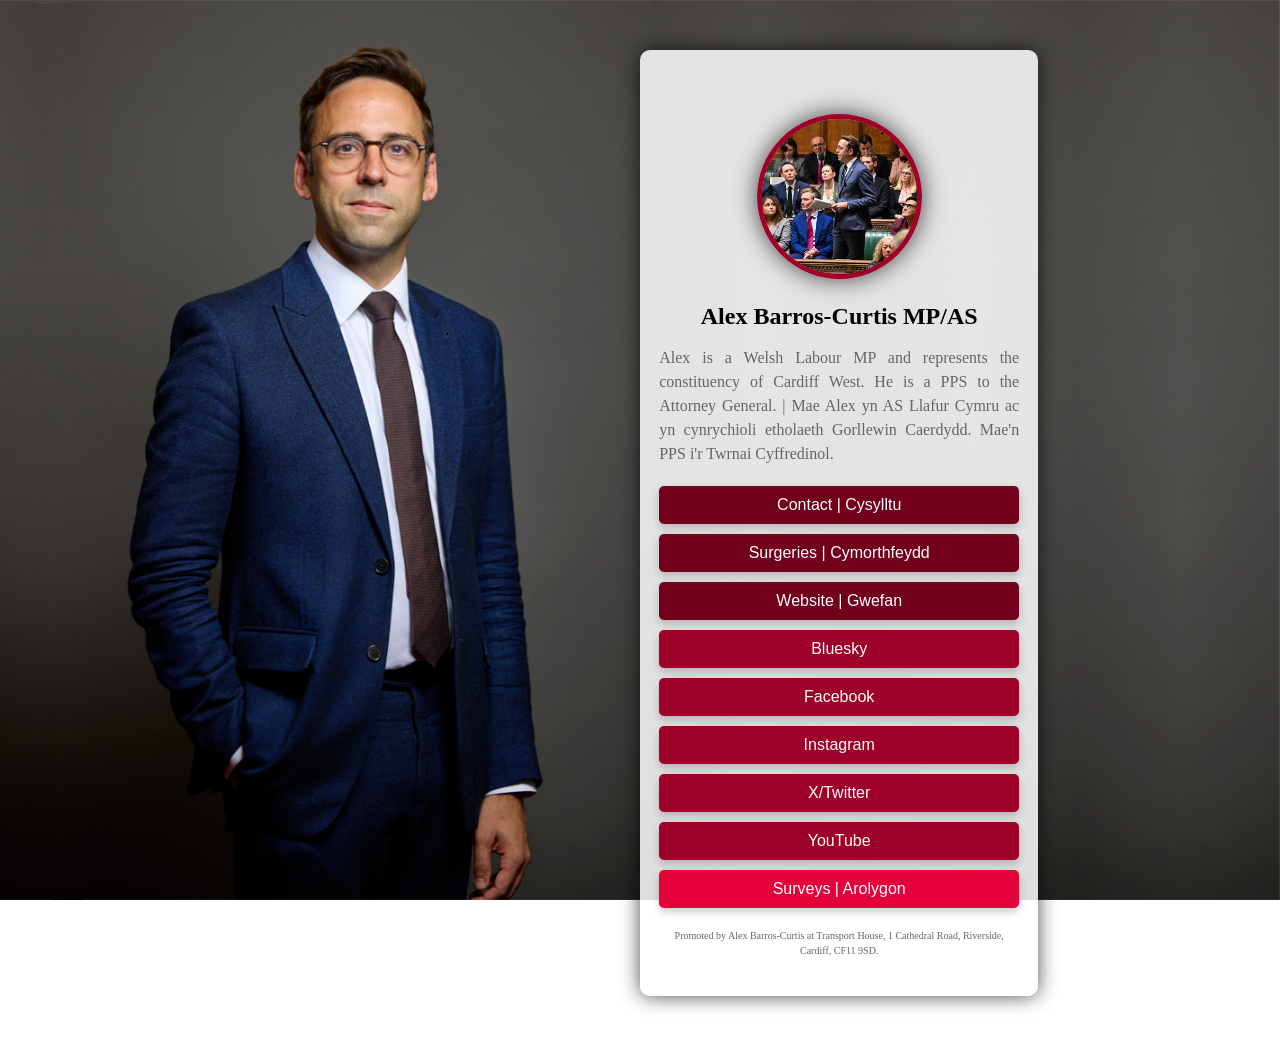
==== index.html @ 5ced08b4 "Update index.html" ====
<!DOCTYPE html>
<html lang="en">
<head>
    <meta charset="UTF-8">
    <meta name="viewport" content="width=device-width, initial-scale=1.0">
    <title>Alex Barros-Curtis MP: My Links</title>
    <link rel="stylesheet" href="styles.css">


</head>
<body>
<div class="bg"></div>
<div class=wrapper>
    <div class="left"></div>
    <div class="right">

     <div class="container">
        <div class="profile">
            <a href="index.html">
                <img src="profile2.png" alt="Profile picture of Alex Barros-Curtis" class="profile-pic">
            </a>
            <h1>Alex Barros-Curtis MP/AS</h1>
            <p id="bio">Alex is a Welsh Labour MP and represents the constituency of Cardiff West. He is a PPS to the Attorney General. | Mae Alex yn AS Llafur Cymru ac yn cynrychioli etholaeth Gorllewin Caerdydd. Mae'n PPS i'r Twrnai Cyffredinol.</p>
        </div>
        <div class="links">
            <a href="#contact" class="red">Contact | Cysylltu</a>
            <div id="contact" class="hidden">

<p><span class="titles">Call | Ffoniwch</span><br>
Cardiff | Caerdydd: <a href="tel:+4429 2297 3518" id="parlink">029 2297 3518</a><br>
Westminster | San Steffan: <a href="tel:+44207 219 6387" id="parlink">0207 219 6387</a></p>


<p><span class="titles">E-mail | E-bost</span><br>
<a href="mailto:alex.barroscurtis.mp@parliament.uk" id="parlink">alex.barroscurtis.mp@parliament.uk</a></p>

<p><span class="titles">Write | Ysgrifennu</span><br>
Transport House<br>
1 Cathedral Road<br>
Cardiff<br>
CF11 9SD</p>
<br>
<div class="close"><p><a href="index.html">Close | Cau</a></p></div>
            </div>

            <a href="#surgeries" class="red">Surgeries | Cymorthfeydd</a>
            <div id="surgeries" class="hidden">

<p id="surgery">Surgeries take place twice a month in venues across the constituency. They are held on an appointment basis and to attend you will need to book an appointment by  contacting my constituency office.</p>
<p id="surgery">Mae fy nghymorthfeydd yn cael ei chynnal dwywaith y mis mewn lleoliadau ar draws yr etholaeth. Maen nhw yn cael eu cynnal drwy apwyntiad yn unig ac i fynychu bydd rhaid archebu apwyntiad drwy gysylltu Gyda fy swyddfa.</p>
                <p><a href="https://www.alexbarros-curtis.com/2024/07/mps-constituency-advice-surgeries.html" target="_blank" id="parlink"><center>More Information | Mwy o Wybodaeth</center></a></p>
                <br>
<p class="close"><a href="index.html">Close | Cau</a></p>
            </div>


            <a href="https://www.alexbarros-curtis.com" target="_blank" class="red">Website | Gwefan</a>
            <a href="https://bsky.app/profile/abarroscurtis.bsky.social" target="_blank" class="dark-red">Bluesky</a>
            <a href="https://facebook.com/abarroscurtis" target="_blank" class="dark-red">Facebook</a>
            <a href="https://instagram.com/abarroscurtis" target="_blank" class="dark-red">Instagram</a>
            <a href="https://twitter.com/abarroscurtis" target="_blank" class="dark-red">X/Twitter</a>
            <a href="https://youtube.com/abarroscurtis" target="_blank" class="dark-red">YouTube</a>



            <a href="#surveys" class="red2">Surveys | Arolygon</a>
            <div id="surveys" class="hidden">
<ul id="text-lists">
<li><a href="prideinplace.html">Pride in Place | Balchder Bro →</a></li>
<li><a href="https://docs.google.com/forms/d/e/1FAIpQLSdqI4AC3GO56yYVHFOWOPAhCoW_v2JS5rjwunMDKndPi7zi7A/viewform" target="_blank">Banking | Bancio →</a></li>
</ul>
<p class="close"><a href="index.html">Close | Cau</a></p>
            </div>


        </div>

<p id="footnote">Promoted by Alex Barros-Curtis at Transport House, 1 Cathedral Road, Riverside, Cardiff, CF11 9SD.</p>

    </div>




</div>
</div>
</body>
</html>
---- styles.css ----
body {
    margin: 0;
    padding: 0;
    width: auto !important;
    min-width: 320px;
}

.bg {
    position: fixed;
    top: 0;
    left: 0;
    width: 100%;
    height: 100%;
    background: url('bg.png') no-repeat top center;
    background-size: cover;
    z-index: -1;
}

.wrapper {
    display: flex;
    wdith:100%;
    padding: 30px 0px 50px 0px;
}

.left {
    width: 50%;
    background: none;
}

.right {
    width: 50%;
    background: none;
}

.container {
    background-color: rgba(255, 255, 255, 0.85); /* Lessen transparency */
    padding: 15% 5% 15% 5%;
    border-radius: 10px;
    box-shadow: 0px 0px 20px rgba(0, 0, 0, 0.7); /* Increase shadow size and make it darker */
    text-align: center;
    width: 360px;
}

.profile-pic {
    background: url('profile2.png') no-repeat center center;
    background-size: cover;
    width: 155px;
    height: 155px;
    border-radius: 50%;
    border: 5px solid #9F0029;
    box-shadow: 0 0 25px rgba(0, 0, 0, 0.7);
    margin-bottom: 10px;
}

h1 {
    margin: 10px 0;
    font-size: 24px;
    font-family: Georgia, serif; /* Change name font to Georgia */
}

p {
    color: #666;
    font-size: 16px;
    margin-bottom: 20px;
    font-family: Georgia, serif; /* Change bio font to Georgia */
    line-height:1.5;
}

.links a {
    display: block;
    background-color: #c0392b; /* Darker red shade */
    color: #fff;
    padding: 10px;
    margin: 10px 0;
    border-radius: 5px;
    text-decoration: none;
    transition: background-color 0.3s;
    font-family: Verdana, sans-serif; /* Change link font to Verdana */
    box-shadow: 0 4px 8px rgba(0, 0, 0, 0.2); /* Add shadow to link boxes */
}

.links a:hover {
    background-color: #a93226; /* Even darker red shade */
}

.links a.dark-red {
    background-color: #9F0029; /* Dark red shade for top two links */
}

.links a.dark-red:hover {
    background-color: #4F0014; /* Even darker red shade for top two links */
}



/* Reverse red button */
.links a.red {
    background-color: #72001D; /* current hover colour */
}

.links a.red:hover {
    background-color: #4F0014; /* current normal colour */
}


/* Reverse red button 2 */
.links a.red2 {
    background-color: #E4003B; /* current hover colour */
}

.links a.red2:hover {
    background-color: #72001D; /* current normal colour */
}


.hidden .close a{
    display: block;
    background-color: #9F0029;
    color: #fff;
    padding: 5px;
    margin: 10px 0px 0px 0px;
    border-radius: 5px;
    text-decoration: none;
    transition: background-color 0.3s;
    font-family: Verdana, sans-serif;
    box-shadow: 0 4px 8px rgba(0, 0, 0, 0.2);
}

.hidden .close a:hover {
    background-color: #4F0014;
    color: #fff;
    text-decoration: none;
}

.hidden .close a.dark-red {
    background-color: #8b0000;
    color: #fff;
    text-decoration: none;
}

.hidden .close a.dark-red:hover {
    background-color: #660000;
    color: #fff;
    text-decoration: none;
}

.hidden {
    display: none;
    background-color: rgba(255, 255, 255, 0.85); /* Match container background */
    padding: 20px 20px 10px 20px;
    border-radius: 5px;
    box-shadow: 0 0 10px rgba(0, 0, 0, 0.5); /* Add shadow */
    margin-top: 10px;
    font-size: 16px;
}

#contact:target {
    display: block;
}

#surgeries:target {
    display: block;
}

#surveys:target {
    display: block;
}

.hidden a {
    background: none;
    color: #666;
    padding: 0px;
    margin: 0;
    border-radius: 0px;
    text-decoration: none;
    color: #666;
    font-size: 16px;
    font-family: Georgia, serif;
    box-shadow: 0;
    box-shadow: 0 0 0px rgba(0, 0, 0, 0.0);
text-transform:none;
}

.hidden a:hover {
    background: none;
color: #a93226;
text-decoration: underline;
}

.hidden #title {
text-align:center;
font-weight:bold;
text-decoration: underline;
}

#surgery {
text-align:justify;
}

#bio {
text-align:justify;
font-size:16px;
}

.titles {
color:#000;
font-weight: bold;
}

#parlink {
color:#9F0029;
text-transform: none;
 display: inline;
}

#parlink a:hover {
text-transform: underline;
}


#text-lists {
font-size:1em;
text-align: left;
text-transform:underline;
color: #9F0029;
margin-bottom: 20px;
font-family: Georgia, serif; /* Change bio font to Georgia */
line-height:1.5;
}

#text-lists a {
text-transform:underline;
color: #9F0029;
}

.container #footnote {
margin: 20px 0px 0px 0px;
font-size:10px;
padding:0;
height: 100%;
}



/* Mobile Phones */
@media only screen and (max-width: 479px) {

body {
    margin: 0;
    padding: 0;
    width: auto !important;
    min-width: 320px;
}

.bg {
    background-image: url('bgmx600.png');
}

.wrapper {
    display: flex;
    padding: 20px;
}

.left {
width:0%;
}

.right {
width:100%;
margin: 0 auto;
}

.container {
    background-color: rgba(255, 255, 255, 0.85);
    padding: 10% 5% 5% 5%;
    border-radius: 10px;
    box-shadow: 0 0 40px rgba(0, 0, 0, 0.7);
    text-align: center;
    margin: 0 auto;
    width:90%;
min-width:300px;
}
.container #footnote {
margin: 20px 0px 0px 0px;
font-size:10px;
padding:0;
height:100%;
}

.profile-pic {
background-image: url('profile.png')
}
    
}

@media only screen and (min-width: 480px) {

body {
    margin: 0;
    padding: 0;
    width: auto !important;
    min-width: 320px;
}

.bg {
    background-image: url('bgmx600.png');
}

.wrapper {
    display: flex;
    padding: 30px;
}

.left {
width:0%;
}

.right {
width:100%;
margin: 0 auto;
}

.container {
    background-color: rgba(255, 255, 255, 0.85);
    padding: 10% 10% 10% 10%;
    border-radius: 10px;
    box-shadow: 0 0 40px rgba(0, 0, 0, 0.7);
    text-align: center;
    margin: 0 auto;
    width:80%;
min-width:300px;
}
.container #footnote {
margin: 20px 0px 0px 0px;
font-size:10px;
padding:0;
height:100%;
}
}

@media only screen and (min-width: 720px) {

body {
    margin: 0;
    padding: 0;
    width: auto !important;
    min-width: 320px;
}

.bg {
    background-image: url('bgmn600.png');
}

.wrapper {
    display: flex;
    width:100%;
    padding: 0px 0px 0px 0px;
}

.left {
    width: 50%;
    background: none;
}

.right {
    width: 50%;
    background: none;
}

.container {
    background-color: rgba(255, 255, 255, 0.85);
    padding: 8% 6% 6% 6%;
    border-radius: 0px;
    box-shadow: -25px 0px 20px -20px rgba(0,0,0,0.45);
    text-align: center;
    width: 88%;
}

.container #footnote {
margin: 20px 0px 0px 0px;
font-size:10px;
padding:0;
height:100svh;

}
.container #footnote {
margin: 20px 0px 0px 0px;
font-size:10px;
padding:0;
height: 100%;
flex: 1 1 auto;

}
}

@media only screen and (min-width: 1025px) {

body {
    margin: 0;
    padding: 0;
    width: auto !important;
    min-width: 320px;
}

.bg {
    background-image: url('bg.png');
}

.wrapper {
    display: flex;
    width:100%;
    padding: 50px 0px 50px 0px;
}

.left {
    width: 50%;
    background: none;
}

.right {
    width: 50%;
    background: none;
}

.container {
    background-color: rgba(255, 255, 255, 0.85); /* Lessen transparency */
    padding: 10% 3% 6% 3%;
    border-radius: 10px;
    box-shadow: 0px 0px 20px rgba(0, 0, 0, 0.7); /* Increase shadow size and make it darker */
    text-align: center;
    width: 360px;
    margin:0;
}

.container #footnote {
margin: 20px 0px 0px 0px;
font-size:10px;
padding:0;
height:100%;

}

}
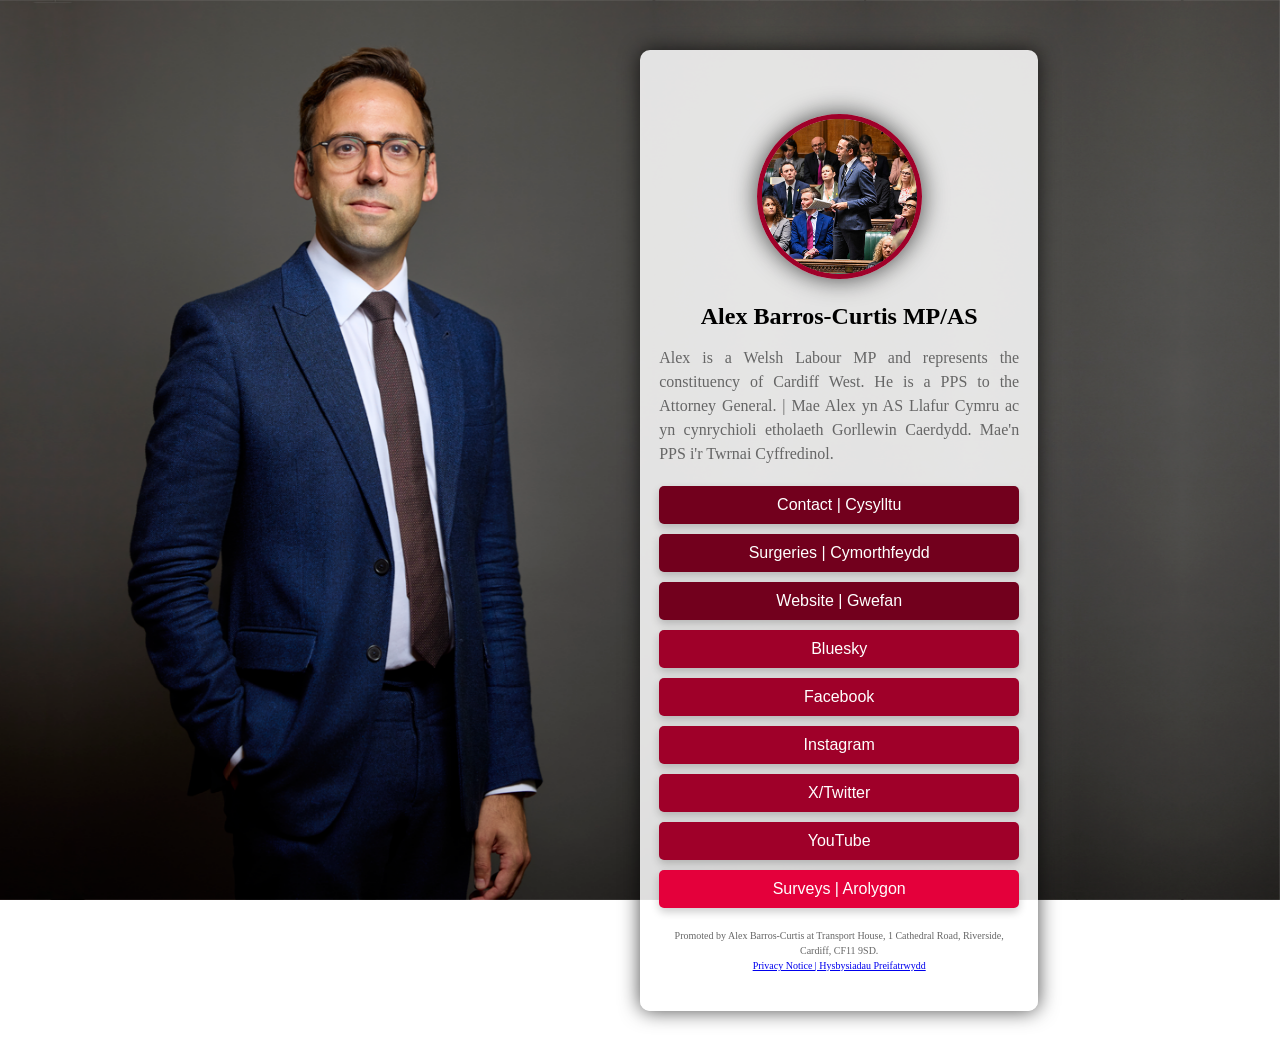
==== commit 1a0ef964: "Update index.html" ====
--- a/index.html
+++ b/index.html
@@ -5,7 +5,6 @@
     <meta name="viewport" content="width=device-width, initial-scale=1.0">
     <title>Alex Barros-Curtis MP: My Links</title>
     <link rel="stylesheet" href="styles.css">
-
 
 </head>
 <body>
@@ -67,7 +66,7 @@
             <div id="surveys" class="hidden">
 <ul id="text-lists">
 <li><a href="prideinplace.html">Pride in Place | Balchder Bro →</a></li>
-<li><a href="https://docs.google.com/forms/d/e/1FAIpQLSdqI4AC3GO56yYVHFOWOPAhCoW_v2JS5rjwunMDKndPi7zi7A/viewform" target="_blank">Banking | Bancio →</a></li>
+<li><a href="banking.html">Banking | Bancio →</a></li>
 </ul>
 <p class="close"><a href="index.html">Close | Cau</a></p>
             </div>
@@ -75,7 +74,11 @@
 
         </div>
 
-<p id="footnote">Promoted by Alex Barros-Curtis at Transport House, 1 Cathedral Road, Riverside, Cardiff, CF11 9SD.</p>
+<p id="footnote">Promoted by Alex Barros-Curtis at Transport House, 1 Cathedral Road, Riverside, Cardiff, CF11 9SD.<br>
+
+<a href="https://www.alexbarros-curtis.com/2025/04/privacy-policy.html">Privacy Notice | Hysbysiadau Preifatrwydd</a>
+
+</p>
 
     </div>
 
--- a/styles.css
+++ b/styles.css
@@ -240,7 +240,9 @@
 height: 100%;
 }
 
-
+#text-lists li {
+    margin-bottom: 12px;
+}
 
 /* Mobile Phones */
 @media only screen and (max-width: 479px) {
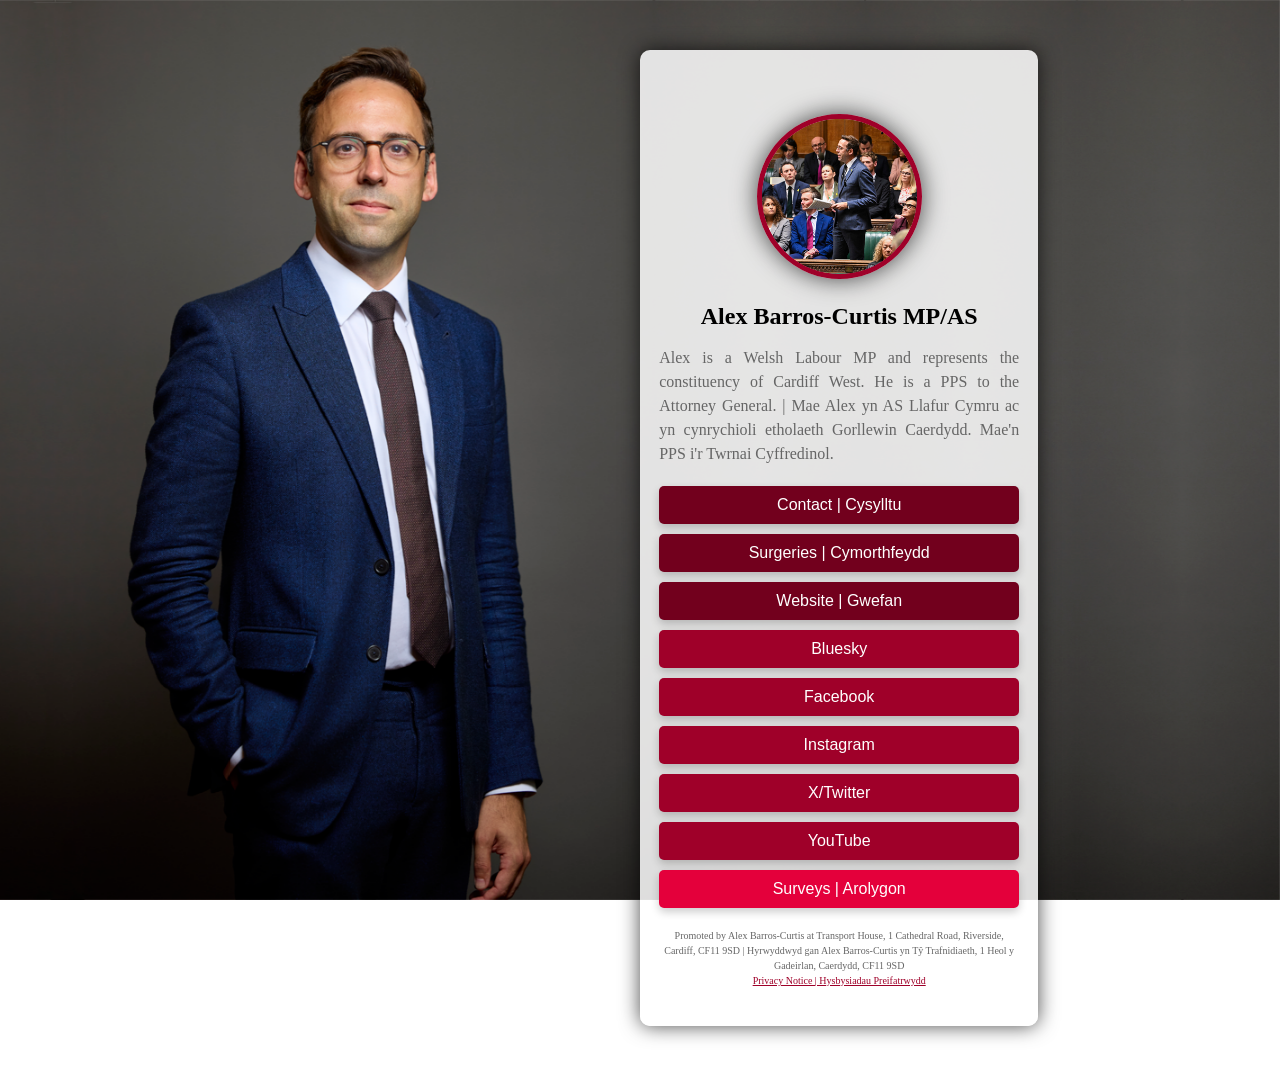
==== commit 545865ea: "Update index.html" ====
--- a/index.html
+++ b/index.html
@@ -74,7 +74,7 @@
 
         </div>
 
-<p id="footnote">Promoted by Alex Barros-Curtis at Transport House, 1 Cathedral Road, Riverside, Cardiff, CF11 9SD.<br>
+<p id="footnote">Promoted by Alex Barros-Curtis at Transport House, 1 Cathedral Road, Riverside, Cardiff, CF11 9SD | Hyrwyddwyd gan Alex Barros-Curtis yn Tŷ Trafnidiaeth, 1 Heol y Gadeirlan, Caerdydd, CF11 9SD<br>
 
 <a href="https://www.alexbarros-curtis.com/2025/04/privacy-policy.html">Privacy Notice | Hysbysiadau Preifatrwydd</a>
 
--- a/styles.css
+++ b/styles.css
@@ -244,6 +244,16 @@
     margin-bottom: 12px;
 }
 
+
+#footnote a {
+color:#9F0029;
+text-transform: none;
+}
+
+#footnote a:hover {
+text-transform: underline;
+}
+
 /* Mobile Phones */
 @media only screen and (max-width: 479px) {
 
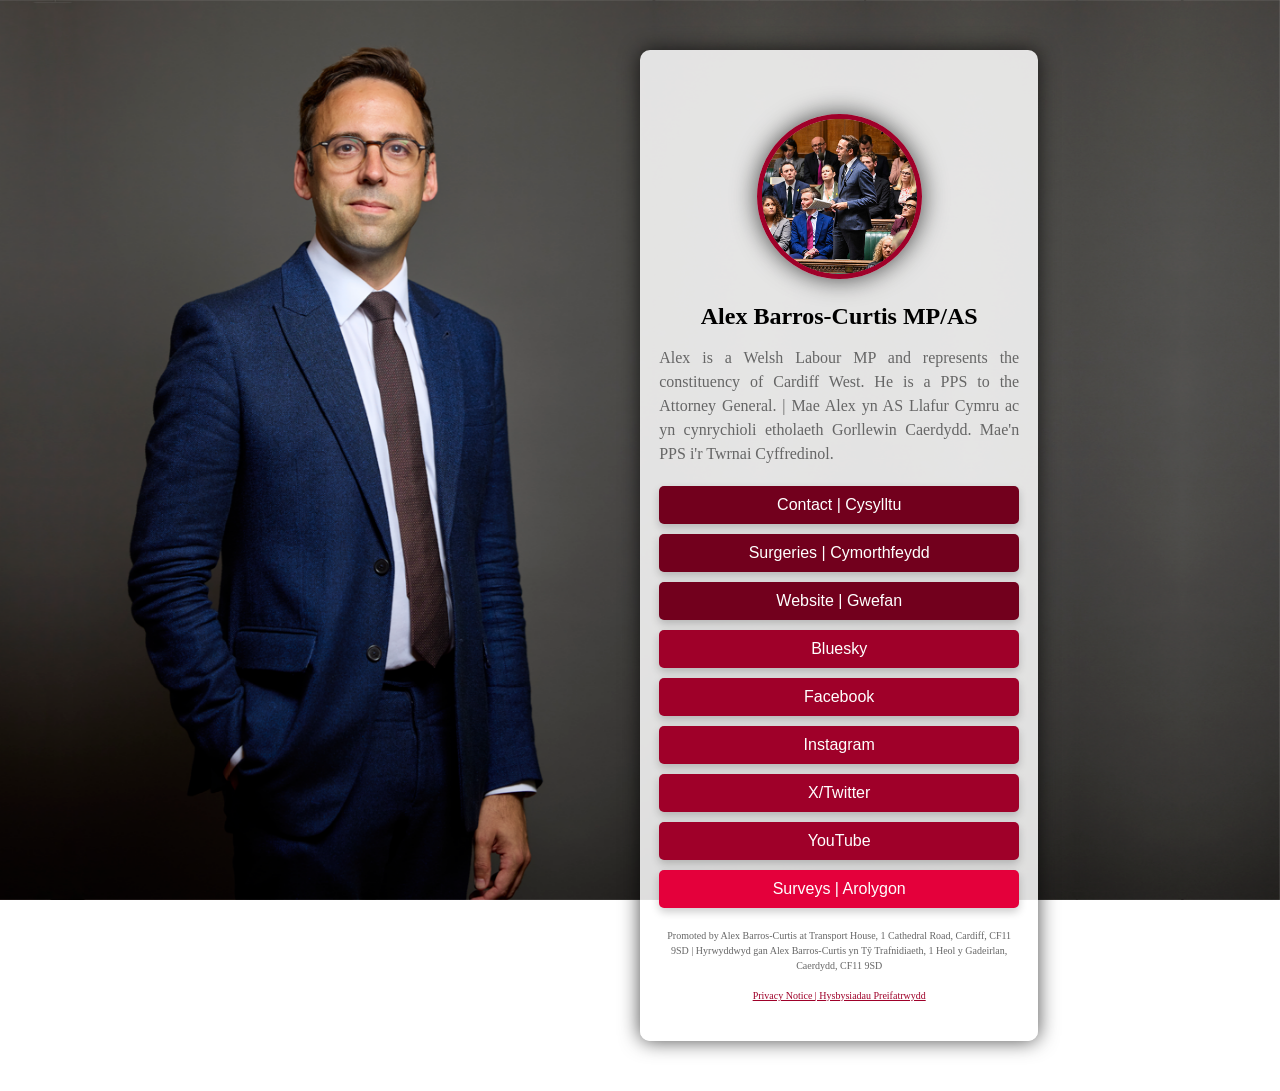
==== commit 241c7522: "Update index.html" ====
--- a/index.html
+++ b/index.html
@@ -74,8 +74,8 @@
 
         </div>
 
-<p id="footnote">Promoted by Alex Barros-Curtis at Transport House, 1 Cathedral Road, Riverside, Cardiff, CF11 9SD | Hyrwyddwyd gan Alex Barros-Curtis yn Tŷ Trafnidiaeth, 1 Heol y Gadeirlan, Caerdydd, CF11 9SD<br>
-
+<p id="footnote">Promoted by Alex Barros-Curtis at Transport House, 1 Cathedral Road, Cardiff, CF11 9SD | Hyrwyddwyd gan Alex Barros-Curtis yn Tŷ Trafnidiaeth, 1 Heol y Gadeirlan, Caerdydd, CF11 9SD<br>
+<br>
 <a href="https://www.alexbarros-curtis.com/2025/04/privacy-policy.html">Privacy Notice | Hysbysiadau Preifatrwydd</a>
 
 </p>
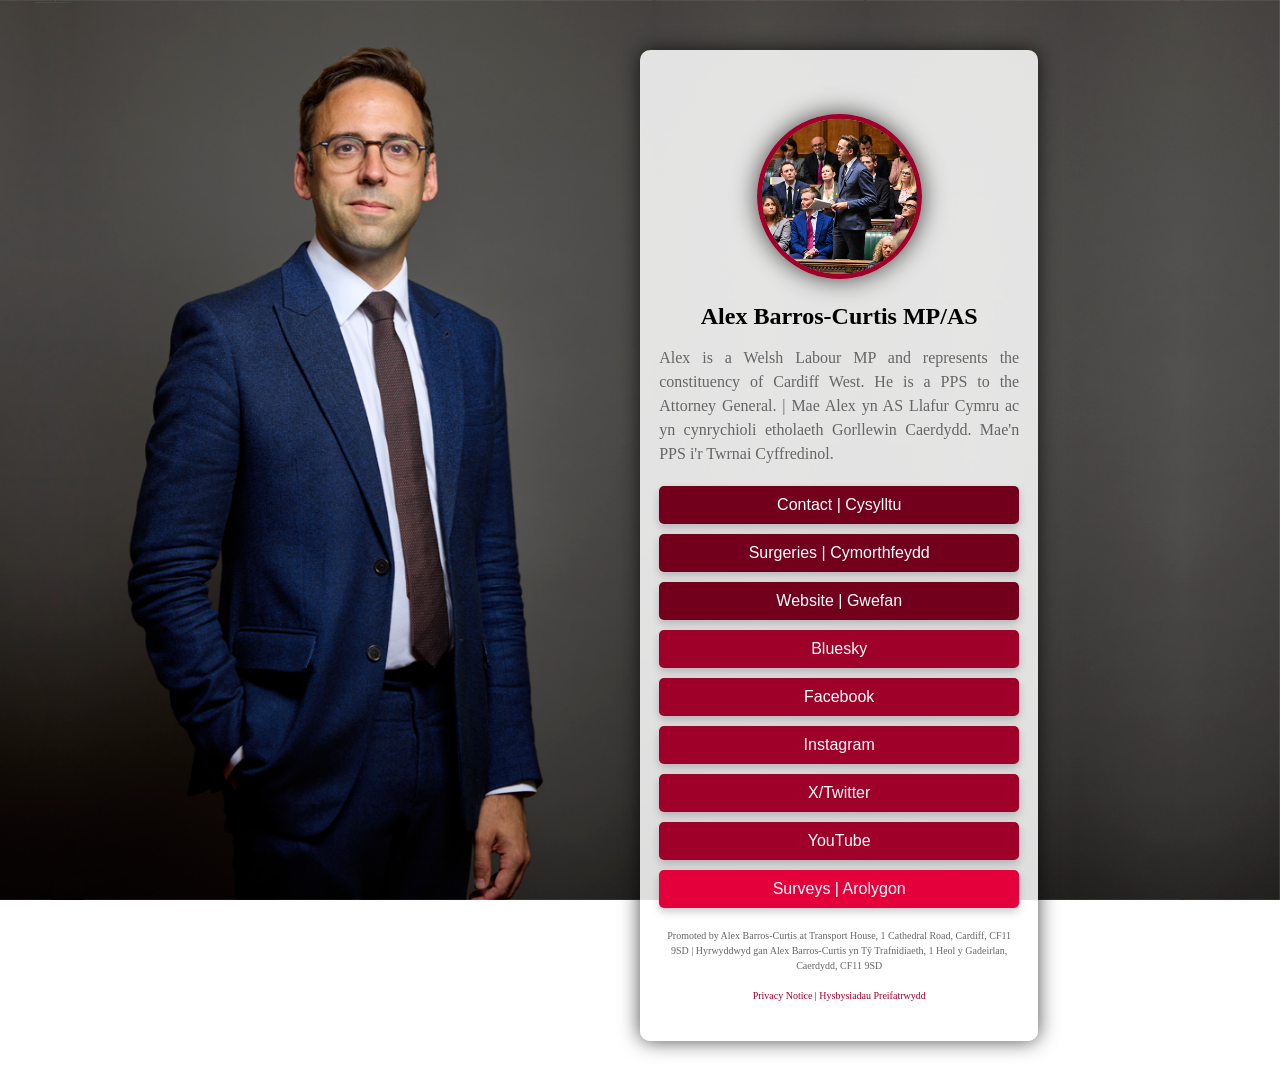
==== commit 5894fe58: "Update index.html" ====
--- a/index.html
+++ b/index.html
@@ -76,7 +76,7 @@
 
 <p id="footnote">Promoted by Alex Barros-Curtis at Transport House, 1 Cathedral Road, Cardiff, CF11 9SD | Hyrwyddwyd gan Alex Barros-Curtis yn Tŷ Trafnidiaeth, 1 Heol y Gadeirlan, Caerdydd, CF11 9SD<br>
 <br>
-<a href="https://www.alexbarros-curtis.com/2025/04/privacy-policy.html">Privacy Notice | Hysbysiadau Preifatrwydd</a>
+<a href="https://www.alexbarros-curtis.com/2025/04/privacy-policy.html" target="_blank">Privacy Notice | Hysbysiadau Preifatrwydd</a>
 
 </p>
 
--- a/styles.css
+++ b/styles.css
@@ -218,17 +218,17 @@
 }
 
 
-#text-lists {
+#text-lists a {
 font-size:1em;
 text-align: left;
-text-transform:underline;
+text-transform:none;
 color: #9F0029;
 margin-bottom: 20px;
 font-family: Georgia, serif; /* Change bio font to Georgia */
 line-height:1.5;
 }
 
-#text-lists a {
+#text-lists a:hover {
 text-transform:underline;
 color: #9F0029;
 }
@@ -241,17 +241,25 @@
 }
 
 #text-lists li {
-    margin-bottom: 12px;
-}
-
+    margin-bottom: 10px;
+    padding-left:10px;
+    color:#9F0029;
+}
+
+#text-lists
+ol li::marker {
+color:#9F0029;
+}
 
 #footnote a {
 color:#9F0029;
 text-transform: none;
+text-decoration: none;
 }
 
 #footnote a:hover {
 text-transform: underline;
+text-decoration: underline;    
 }
 
 /* Mobile Phones */
